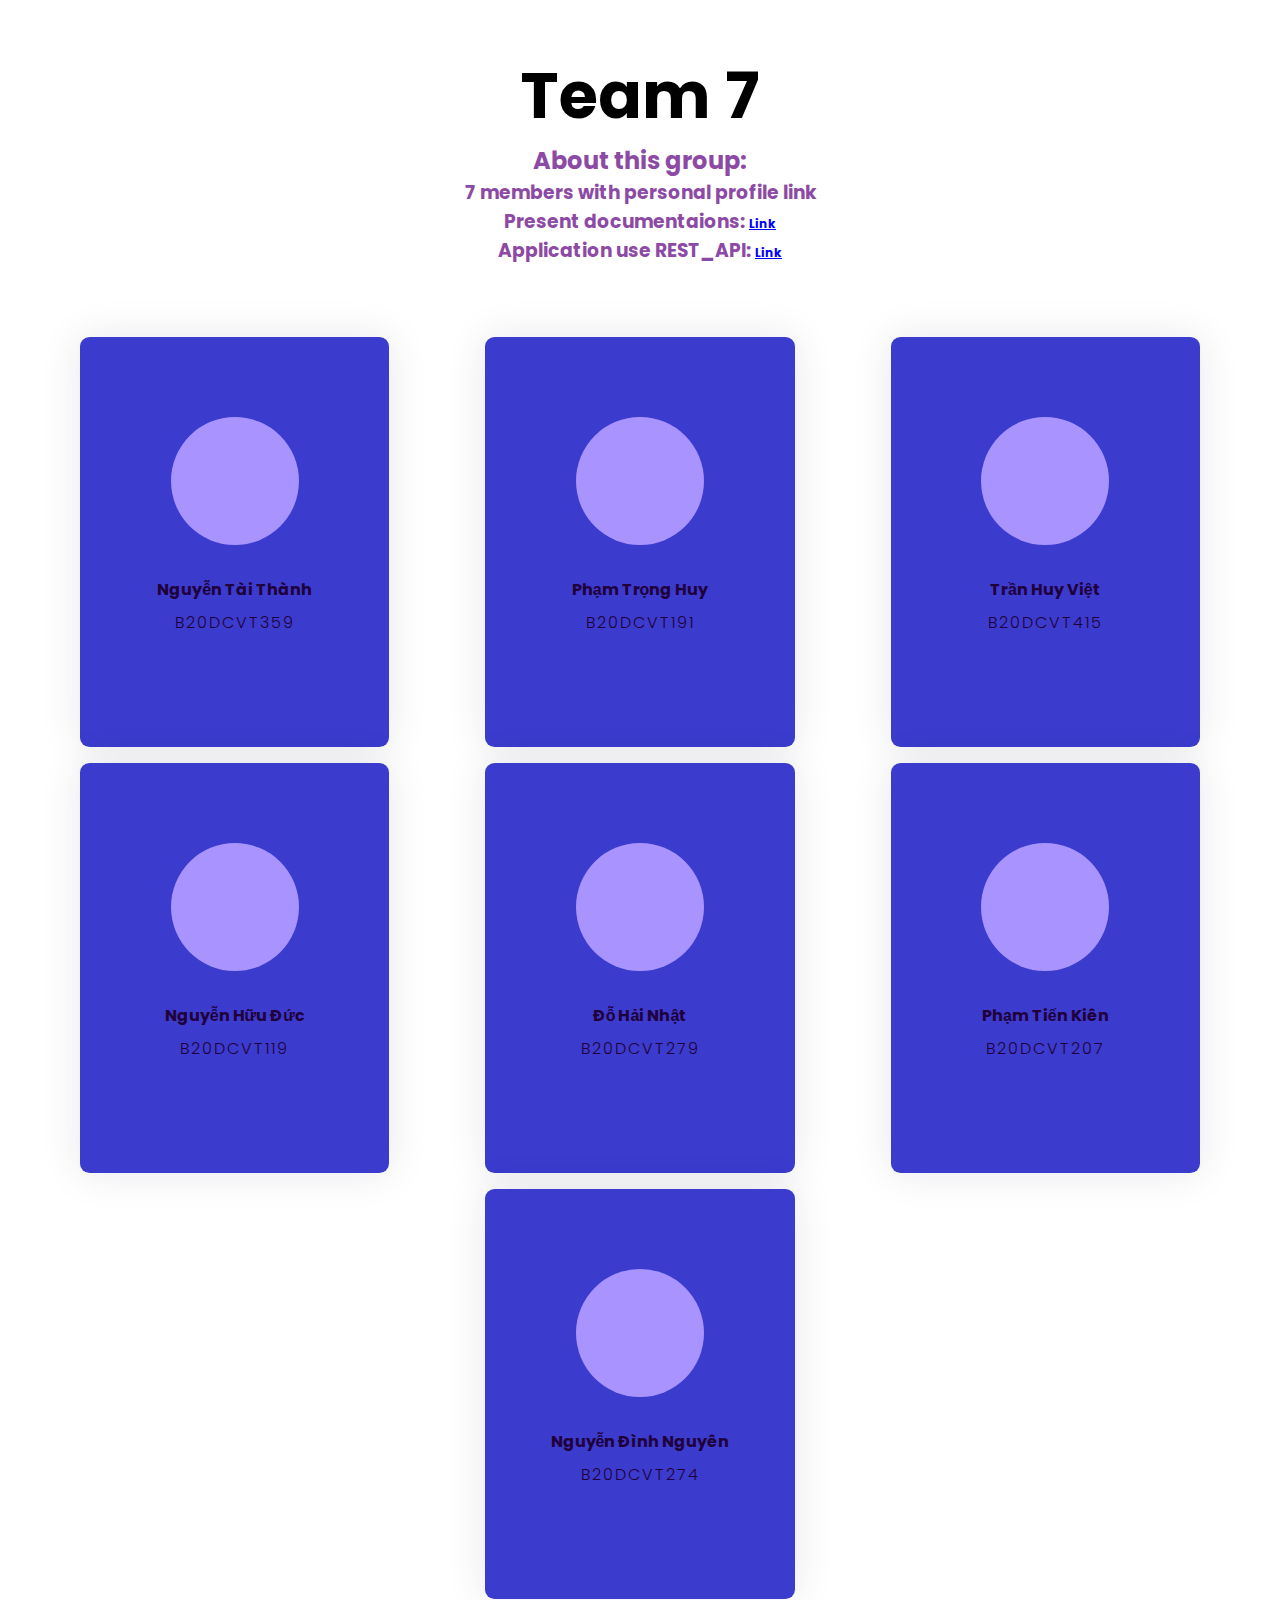
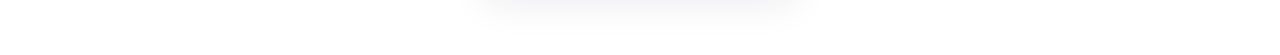
==== index.html @ 19ef439c "change" ====
<!DOCTYPE html>
<html>
  <head>
    <title>Teamprofile</title>
    <meta charset="utf-8">
    <meta name="viewport" content="width=device-width, initial-scale=1.0" />
    <link rel="stylesheet" href="style.css" />
    <link rel="preconnect" href="https://fonts.gstatic.com" crossorigin>
    <link href="https://fonts.googleapis.com/css2?family=Poppins:wght@300;500;600&display=swap" rel="stylesheet"/>
    <link rel="stylesheet" href="https://cdnjs.cloudflare.com/ajax/libs/font-awesome/6.3.0/css/all.min.css" integrity="sha512-SzlrxWUlpfuzQ+pcUCosxcglQRNAq/DZjVsC0lE40xsADsfeQoEypE+enwcOiGjk/bSuGGKHEyjSoQ1zVisanQ==" crossorigin="anonymous" referrerpolicy="no-referrer"/>
  </head>
  <body>
    <section>
      <div class="row">
        <h1>Team 7</h1>
        <h2> About this group: </h2>
        <h3>7 members with personal profile link </h3>
        <h3> Present documentaions: <a href="#" style="font-size: 12px; color: blue;"> Link </a> </h3>
        <h3> Application use REST_API: <a href="#" style="font-size: 12px; color: blue;"> Link </a> </h3>
      </div>
      <div class="row">
        <!-- person 1-->
        <div class="person">
          <div class="card">
            <div class="img-container">
              <img src="" />
            </div>
            <h4>Nguyễn Tài Thành</h3>
            <p>B20DCVT359</p>
            <div class="icons">
              <a href="https://ntt1912.github.io/myprofile/" target="_blank" title="Profile"><i class="fa-solid fa-user"></i></a>
            </div>
          </div>
        </div>
        <!-- person 2-->
        <div class="person">
          <div class="card">
            <div class="img-container">
              <img src="" />
            </div>
            <h4>Phạm Trọng Huy</h3>
            <p>B20DCVT191</p>
            <div class="icons">
              <a href="https://thegoddessofmanifold.github.io/" target="_blank" title="Profile"><i class="fa-solid fa-user" ></i></a>
            </div>
          </div>
        </div>
        <!-- person 3-->
        <div class="person">
          <div class="card">
            <div class="img-container">
              <img src="" />
            </div>
            <h4>Trần Huy Việt</h3>
            <p>B20DCVT415</p>
            <div class="icons">
              <a href="https://teiwiet.github.io/web/?utm_source=zalo&utm_medium=zalo&utm_campaign=zalo" target="_blank" title="Profile"><i class="fa-solid fa-user"></i></a>
            </div>
          </div>
        </div>
        <!-- person 4-->
        <div class="person">
          <div class="card">
            <div class="img-container">
              <img src="" />
            </div>
            <h4>Nguyễn Hữu Đức</h3>
            <p>B20DCVT119</p>
            <div class="icons">
              <a href="https://huuduc310820.github.io/HuuDuc/?utm_source=zalo&utm_medium=zalo&utm_campaign=zalo" target="_blank" title="Profile"><i class="fa-solid fa-user"></i></a>
            </div>
          </div>
        </div>
        <!-- person 5-->
        <div class="person">
          <div class="card">
            <div class="img-container">
              <img src="" />
            </div>
            <h4>Đỗ Hải Nhật</h3>
            <p>B20DCVT279</p>
            <div class="icons">
              <a href="https://flawless-fuzzy-pudding.glitch.me/?utm_source=zalo&utm_medium=zalo&utm_campaign=zalo" target="_blank" title="Profile"><i class="fa-solid fa-user"></i></a>
            </div>
          </div>
        </div>
        <!-- person 6-->
        <div class="person">
          <div class="card">
            <div class="img-container">
              <img src="" />
            </div>
            <h4>Phạm Tiến Kiên</h3>
            <p>B20DCVT207</p>
            <div class="icons">
              <a href="#" target="_blank" title="Profile"><i class="fa-solid fa-user"></i></a>
            </div>
          </div>
        </div>
        <!-- person 7 -->
        <div class="person">
          <div id="last" class="card">
            <div class="img-container">
              <img src="" />
            </div>
            <h4>Nguyễn Đình Nguyên</h3>
            <p>B20DCVT274</p>
            <div class="icons">
              <a href="#" target="_blank" title="Profile"><i class="fa-solid fa-user"></i></a>
            </div>
          </div>
        </div>
      </div>
    </section>
  </body>
</html>
---- style.css ----
* {
    padding: 0;
    margin: 0;
    box-sizing: border-box;
    font-family: "Poppins", sans-serif;
  }
  body {
    background-image: url(img/3.jpg);
    background-size: cover;
  }
  .row {
    display: flex;
    flex-wrap: wrap;
    padding: 2em 1em;
    text-align: center;
    justify-content: center;
  }
  .person {
    flex-basis: 33.33%;
    width: 100%;
    padding: 0.5em 0;
    box-sizing: border-box;
  }
  h1 {
    width: 100%;
    text-align: center;
    font-size: 4em;
    color: black;
  }
  h2{
    width: 100%;
    text-align: center;
    color: #8d4aa5;
  }
  h3{
    width: 100%;
    text-align: center;
    color: #8d4aa5;
  }

  .card {
    box-shadow: 0 0 2.5em rgba(25, 0, 58, 0.1);
    padding: 3.5em 1em;
    border-radius: 0.6em;
    margin: 0.5em 2em;
    color: #1f003b;
    cursor: pointer;
    transition: 0.4s;
    background-color: #3b3bcd;
  }
  .card .img-container {
    width: 8em;
    height: 8em;
    background-color: #a993ff;
    padding: 0.5em;
    border-radius: 50%;
    margin: 0 auto 2em auto;
  }
  .card img {
    width: 100%;
    border-radius: 50%;
  }
  .card h3 {
    font-weight: 500;
  }
  .card p {
    font-weight: 300;
    text-transform: uppercase;
    margin: 0.5em 0 2em 0;
    letter-spacing: 2px;
  }
  .icons {
    width: 50%;
    min-width: 180px;
    margin: auto;
    display: flex;
    justify-content:center;
    transition: 0s;
  }
  .card a {
    text-decoration: none;
    color: inherit;
    font-size: 1.4em;
  }
  .card:hover {
    background: linear-gradient(#6045ea, #8567f7);
    color: #ffffff;
  }
  .card:hover .img-container {
    transform: scale(1.15);
  }
  .icons a i {
    font-size: 40px;
    transition: all 0s ease-in-out;
  }
  .icons a i:hover {
    color: #3b3bcd;
    transform: scale(1.2);
  }
  @media screen and (max-width: 768px) {
    .row {
      flex-wrap: wrap;
    }
  }
  @media screen and (min-width: 768px) {
    section {
      padding: 1em 7em;
    }
  }
  @media screen and (min-width: 992px) {
    section {
      padding: 1em;
    }
    .card {
      padding: 5em 1em;
    }
    .person {
      flex: 0 0 33.33%;
      max-width: 33.33%;
      padding: 0 1em;
    }
  }
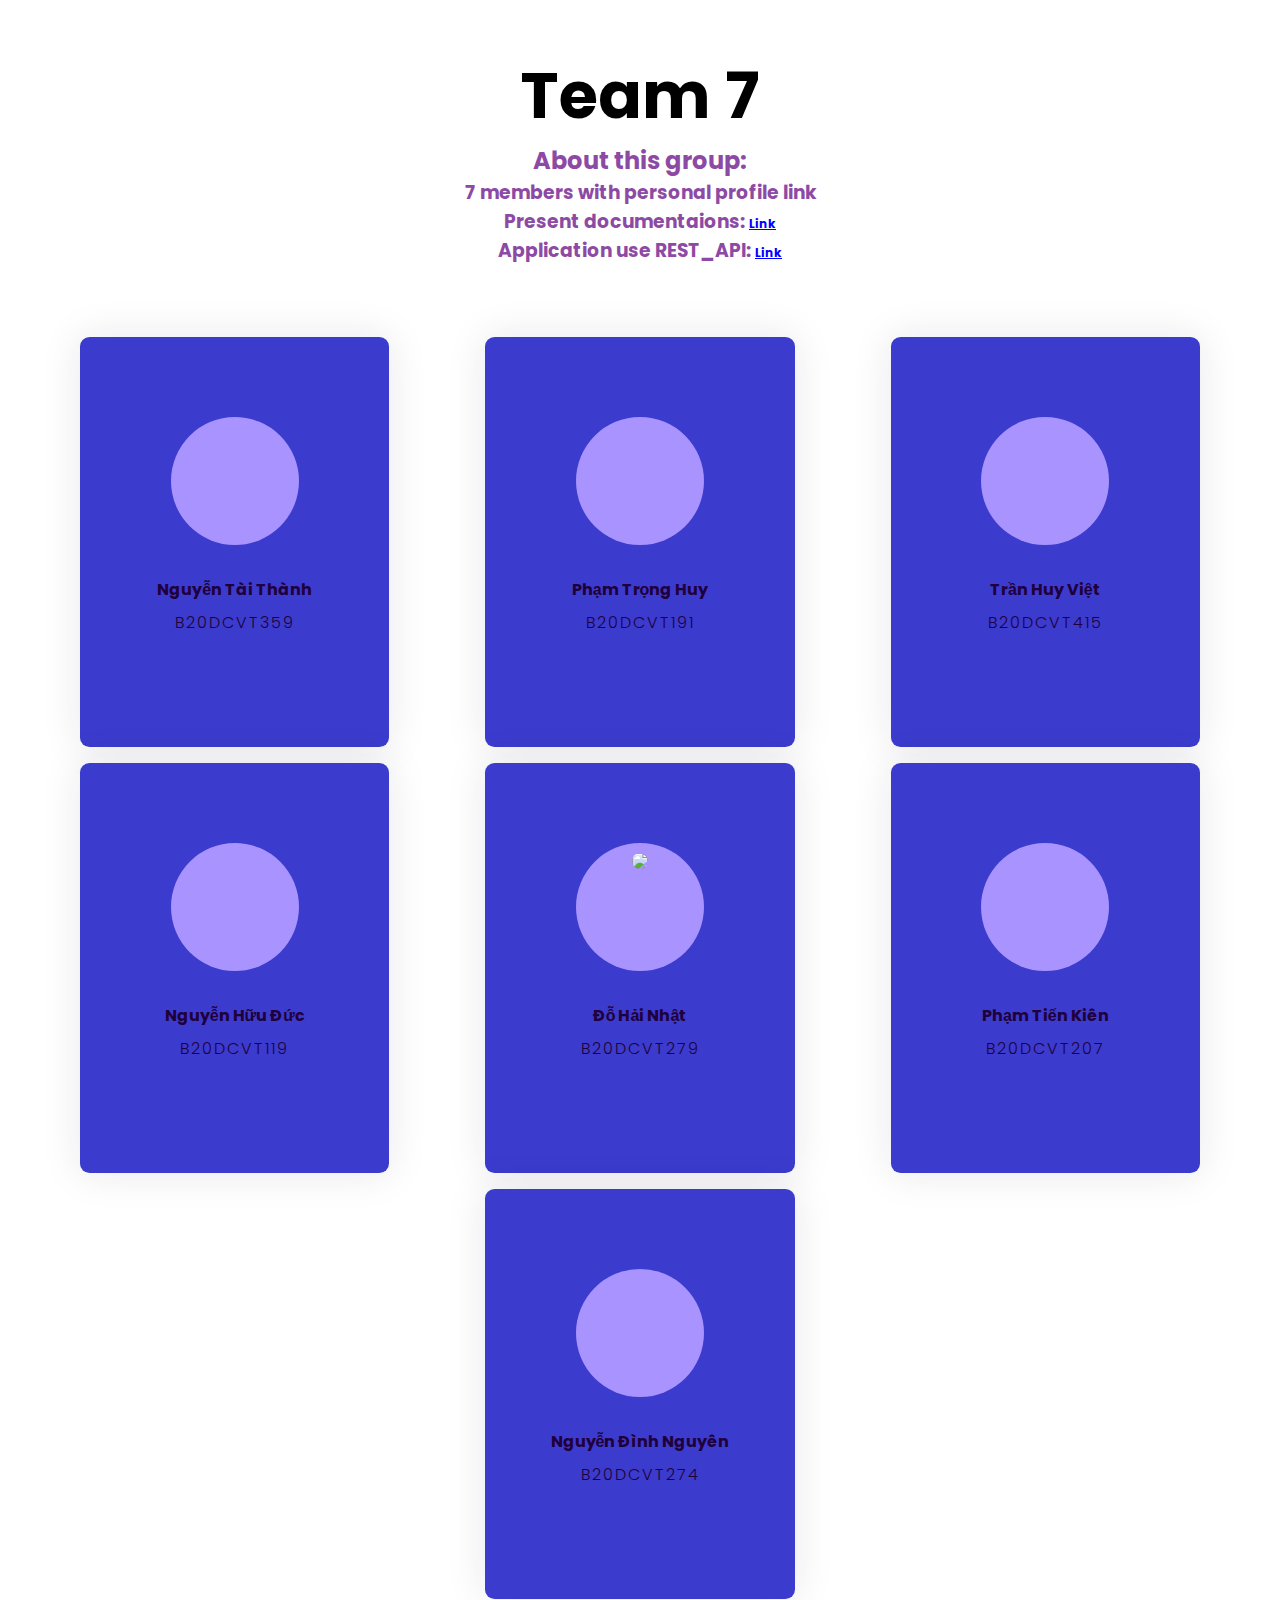
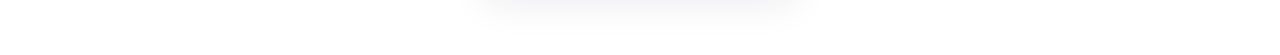
==== commit fcc0d094: "Update index.html" ====
--- a/index.html
+++ b/index.html
@@ -75,7 +75,7 @@
         <div class="person">
           <div class="card">
             <div class="img-container">
-              <img src="" />
+              <img src="https://static.topcv.vn/avatars/rUVxEZ97fNuyAerqtfvz_62c3967129539_cvtpl.jpg?1676291991" />
             </div>
             <h4>Đỗ Hải Nhật</h3>
             <p>B20DCVT279</p>
@@ -113,4 +113,4 @@
       </div>
     </section>
   </body>
-</html>+</html>
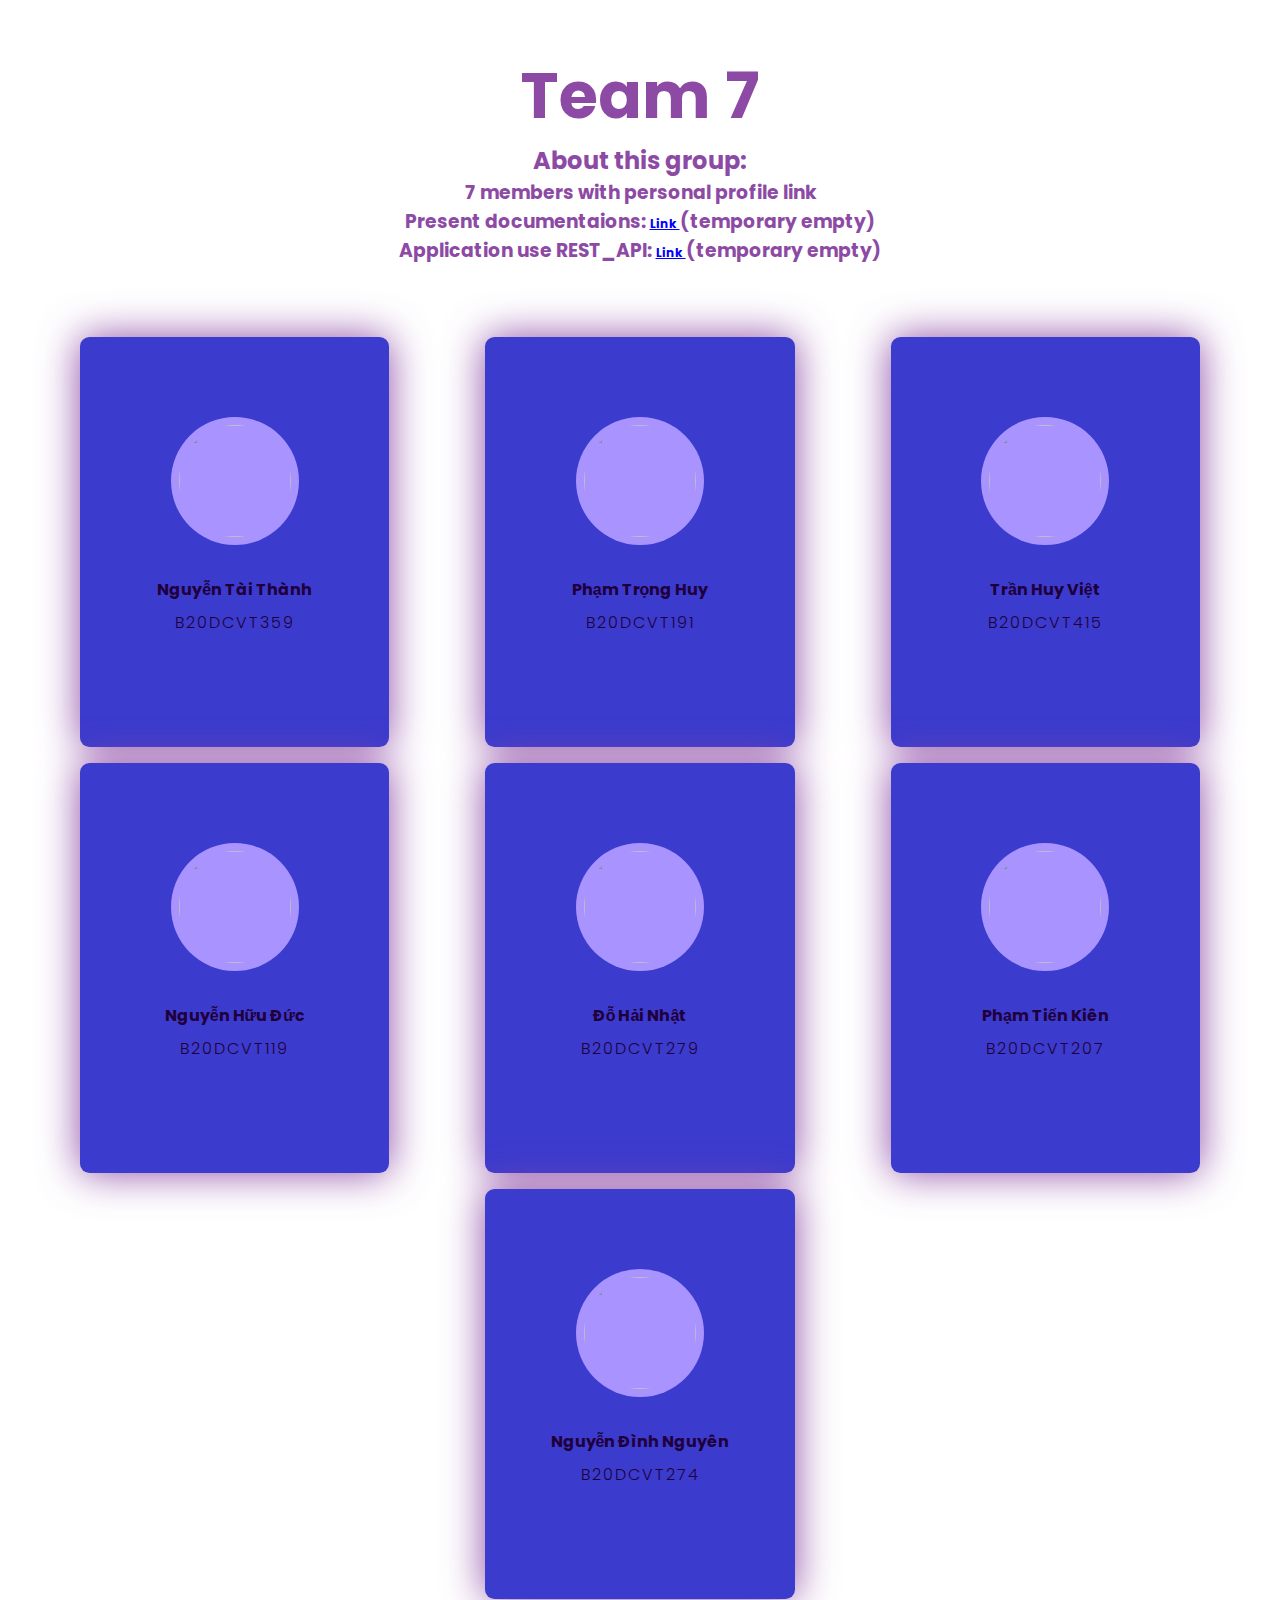
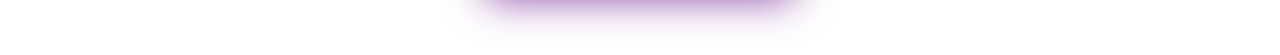
==== commit ceb29af5: "New upgrade" ====
--- a/index.html
+++ b/index.html
@@ -15,15 +15,15 @@
         <h1>Team 7</h1>
         <h2> About this group: </h2>
         <h3>7 members with personal profile link </h3>
-        <h3> Present documentaions: <a href="#" style="font-size: 12px; color: blue;"> Link </a> </h3>
-        <h3> Application use REST_API: <a href="#" style="font-size: 12px; color: blue;"> Link </a> </h3>
+        <h3> Present documentaions: <a href="#" style="font-size: 12px; color: blue;"> Link </a>  (temporary empty) </h3>
+        <h3> Application use REST_API: <a href="#" style="font-size: 12px; color: blue;"> Link </a>  (temporary empty)</h3>
       </div>
       <div class="row">
         <!-- person 1-->
         <div class="person">
           <div class="card">
             <div class="img-container">
-              <img src="" />
+              <img src="https://encrypted-tbn0.gstatic.com/images?q=tbn:ANd9GcSwBCzc5OJPIS8KURZWyEp-wymztGO0Z4irhA&usqp=CAU" />
             </div>
             <h4>Nguyễn Tài Thành</h3>
             <p>B20DCVT359</p>
@@ -36,7 +36,7 @@
         <div class="person">
           <div class="card">
             <div class="img-container">
-              <img src="" />
+              <img src="https://upload.wikimedia.org/wikipedia/commons/thumb/3/3a/Cat03.jpg/1200px-Cat03.jpg" />
             </div>
             <h4>Phạm Trọng Huy</h3>
             <p>B20DCVT191</p>
@@ -49,7 +49,7 @@
         <div class="person">
           <div class="card">
             <div class="img-container">
-              <img src="" />
+              <img src="https://images.pexels.com/photos/1170986/pexels-photo-1170986.jpeg?auto=compress&cs=tinysrgb&dpr=1&w=500" />
             </div>
             <h4>Trần Huy Việt</h3>
             <p>B20DCVT415</p>
@@ -62,7 +62,7 @@
         <div class="person">
           <div class="card">
             <div class="img-container">
-              <img src="" />
+              <img src="https://encrypted-tbn0.gstatic.com/images?q=tbn:ANd9GcSxeVKKhcw5BVb33-sIFbVwBxpGvFjAORNkHA&usqp=CAU" />
             </div>
             <h4>Nguyễn Hữu Đức</h3>
             <p>B20DCVT119</p>
@@ -88,7 +88,7 @@
         <div class="person">
           <div class="card">
             <div class="img-container">
-              <img src="" />
+              <img src="https://images.unsplash.com/photo-1615789591457-74a63395c990?ixlib=rb-4.0.3&ixid=MnwxMjA3fDB8MHxzZWFyY2h8Mnx8ZG9tZXN0aWMlMjBjYXR8ZW58MHx8MHx8&w=1000&q=80" />
             </div>
             <h4>Phạm Tiến Kiên</h3>
             <p>B20DCVT207</p>
@@ -101,7 +101,7 @@
         <div class="person">
           <div id="last" class="card">
             <div class="img-container">
-              <img src="" />
+              <img src="https://encrypted-tbn0.gstatic.com/images?q=tbn:ANd9GcT9P7FiFeJyCDOxdmCG2qeOnjCeRzPYj3v8FA&usqp=CAU" />
             </div>
             <h4>Nguyễn Đình Nguyên</h3>
             <p>B20DCVT274</p>
--- a/style.css
+++ b/style.css
@@ -25,7 +25,7 @@
     width: 100%;
     text-align: center;
     font-size: 4em;
-    color: black;
+    color: #8d4aa5;
   }
   h2{
     width: 100%;
@@ -39,7 +39,7 @@
   }
 
   .card {
-    box-shadow: 0 0 2.5em rgba(25, 0, 58, 0.1);
+    box-shadow: 0 0 2.5em #8d4aa5;
     padding: 3.5em 1em;
     border-radius: 0.6em;
     margin: 0.5em 2em;
@@ -59,6 +59,8 @@
   .card img {
     width: 100%;
     border-radius: 50%;
+    height: 100%;
+    object-fit: cover;
   }
   .card h3 {
     font-weight: 500;
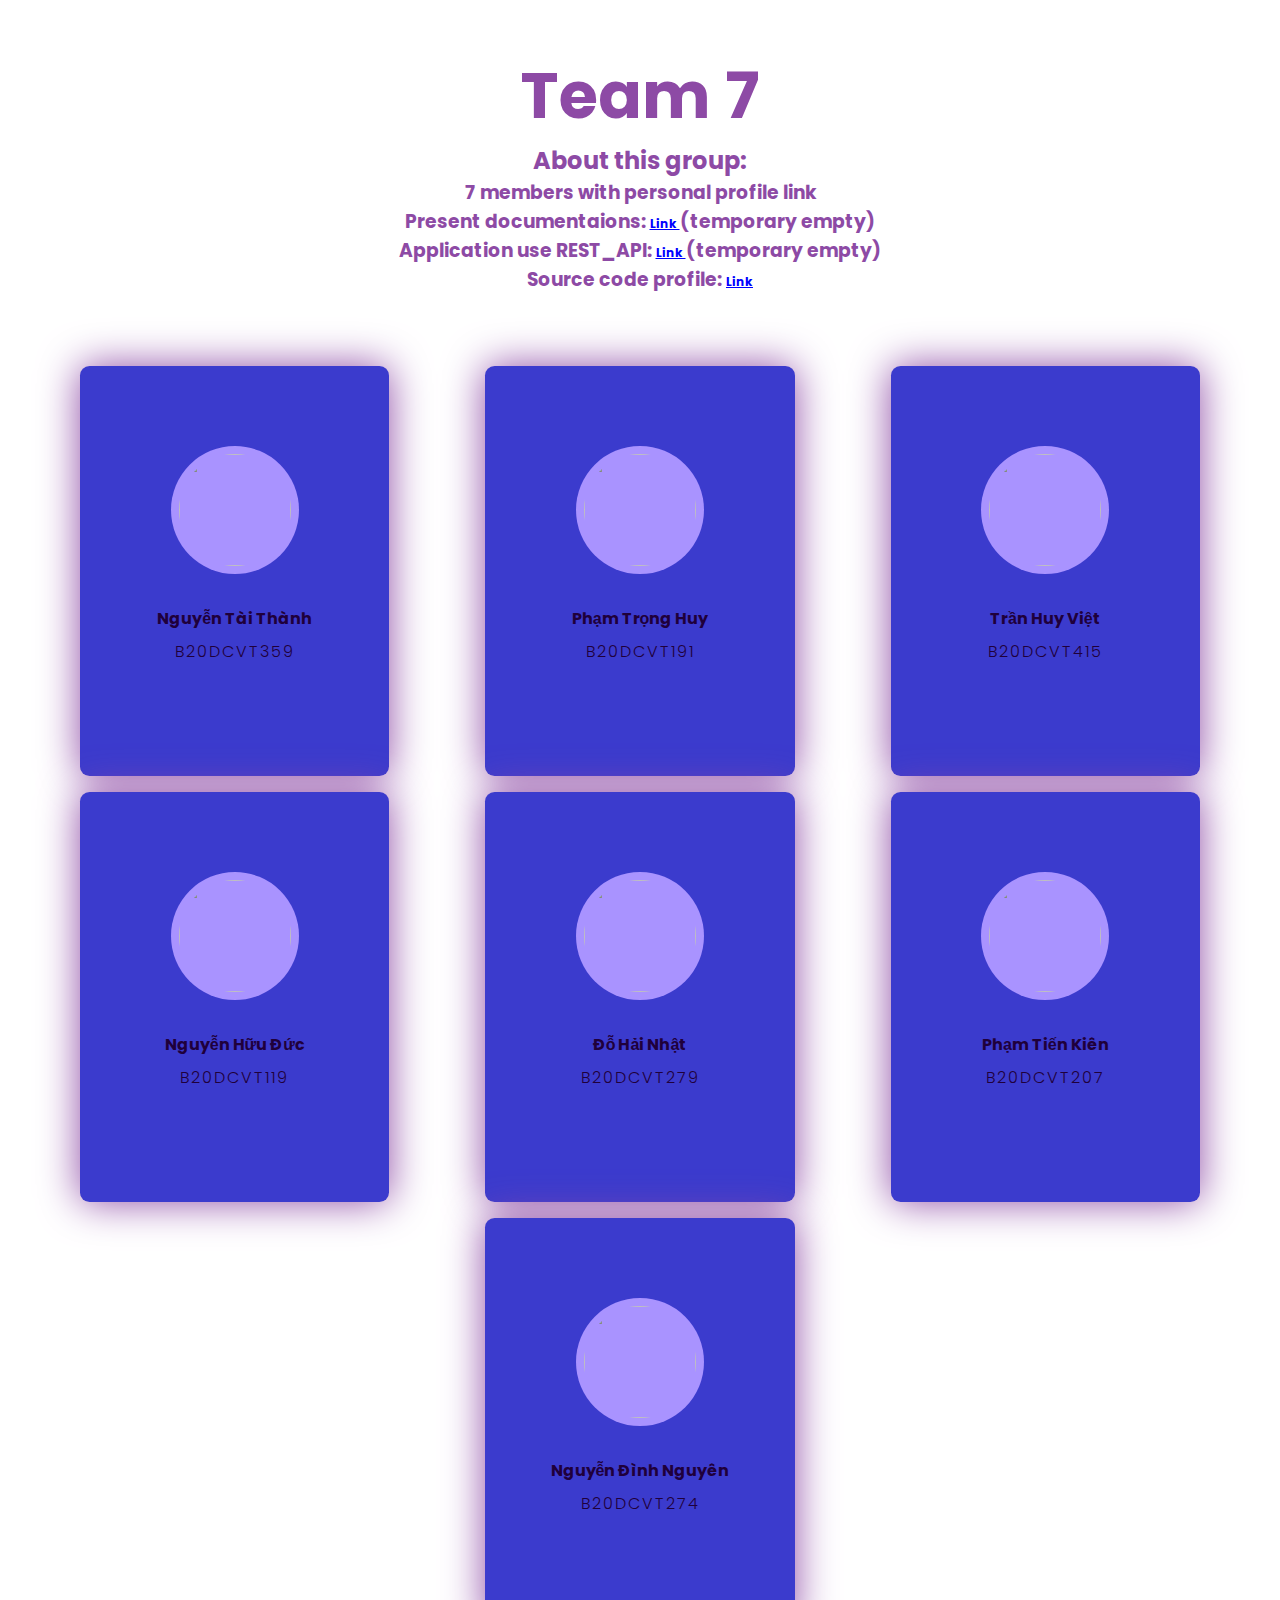
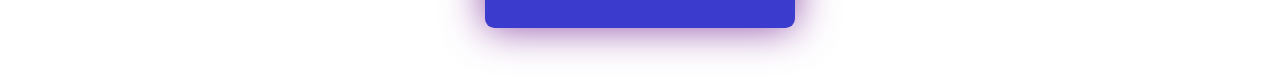
==== commit 523a30ab: "up" ====
--- a/index.html
+++ b/index.html
@@ -3,6 +3,7 @@
   <head>
     <title>Teamprofile</title>
     <meta charset="utf-8">
+    <link rel="shortcut icon" href="img/lmao.png" type="image/x-icon">
     <meta name="viewport" content="width=device-width, initial-scale=1.0" />
     <link rel="stylesheet" href="style.css" />
     <link rel="preconnect" href="https://fonts.gstatic.com" crossorigin>
@@ -17,6 +18,7 @@
         <h3>7 members with personal profile link </h3>
         <h3> Present documentaions: <a href="#" style="font-size: 12px; color: blue;"> Link </a>  (temporary empty) </h3>
         <h3> Application use REST_API: <a href="#" style="font-size: 12px; color: blue;"> Link </a>  (temporary empty)</h3>
+        <h3> Source code profile: <a href="https://github.com/ntt1912/Team7" target="_blank" style="font-size: 12px; color: blue;"> Link  </a> </h3>
       </div>
       <div class="row">
         <!-- person 1-->
@@ -75,7 +77,7 @@
         <div class="person">
           <div class="card">
             <div class="img-container">
-              <img src="https://static.topcv.vn/avatars/rUVxEZ97fNuyAerqtfvz_62c3967129539_cvtpl.jpg?1676291991" />
+              <img src="https://encrypted-tbn0.gstatic.com/images?q=tbn:ANd9GcSm8ErlMlPdnS5zbhJ2KL339H-cCsjrxjMl8A&usqp=CAU" />
             </div>
             <h4>Đỗ Hải Nhật</h3>
             <p>B20DCVT279</p>
@@ -88,12 +90,12 @@
         <div class="person">
           <div class="card">
             <div class="img-container">
-              <img src="https://images.unsplash.com/photo-1615789591457-74a63395c990?ixlib=rb-4.0.3&ixid=MnwxMjA3fDB8MHxzZWFyY2h8Mnx8ZG9tZXN0aWMlMjBjYXR8ZW58MHx8MHx8&w=1000&q=80" />
+              <img src="https://scontent.fhan15-1.fna.fbcdn.net/v/t1.6435-9/152566011_231950775255046_6615599849826657958_n.jpg?_nc_cat=102&ccb=1-7&_nc_sid=09cbfe&_nc_ohc=xOGmhN0k4b0AX_CUCJL&_nc_ht=scontent.fhan15-1.fna&oh=00_AfBISBDI23Nk9_i443KEgJ9hirISD-u-srpq6b5Oc5IAoA&oe=64240435" />
             </div>
             <h4>Phạm Tiến Kiên</h3>
             <p>B20DCVT207</p>
             <div class="icons">
-              <a href="#" target="_blank" title="Profile"><i class="fa-solid fa-user"></i></a>
+              <a href="https://kinpt.github.io/Code-web/" target="_blank" title="Profile"><i class="fa-solid fa-user"></i></a>
             </div>
           </div>
         </div>
